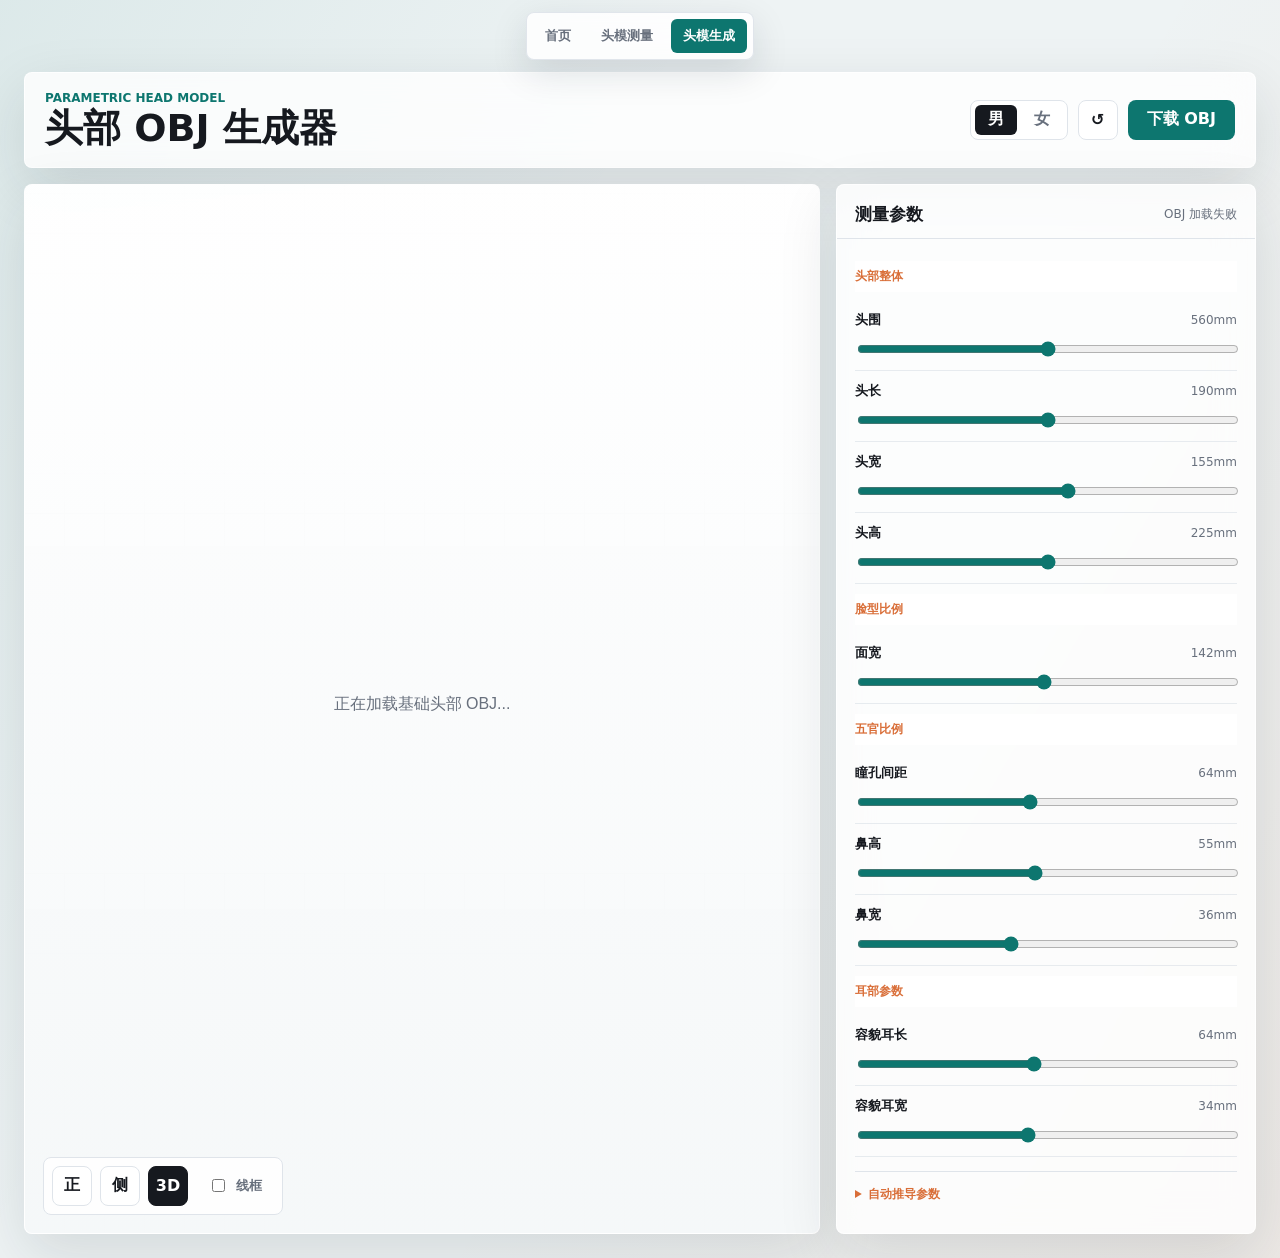
==== web/generate/index.html @ 1e615cd6 "Add head model site modules" ====
<!doctype html>
<html lang="zh-CN">
  <head>
    <meta charset="utf-8" />
    <meta name="viewport" content="width=device-width, initial-scale=1" />
    <title>通过生成</title>
    <link rel="stylesheet" href="./src/styles.css" />
  </head>
  <body>
    <nav class="site-switcher" aria-label="功能板块">
      <a href="../index.html">首页</a>
      <a href="../measure/index.html">头模测量</a>
      <a class="active" href="./index.html">头模生成</a>
    </nav>
    <main class="app-shell">
      <section class="workspace" aria-label="头部模型生成器">
        <header class="topbar">
          <div>
            <p class="eyebrow">Parametric Head Model</p>
            <h1>头部 OBJ 生成器</h1>
          </div>
          <div class="actions">
            <div class="gender-switch" role="group" aria-label="选择性别头模">
              <button class="gender-button active" type="button" data-gender="male">男</button>
              <button class="gender-button" type="button" data-gender="female">女</button>
            </div>
            <button id="resetButton" class="ghost-button" type="button" title="重置参数">↺</button>
            <button id="downloadButton" class="primary-button" type="button">下载 OBJ</button>
          </div>
        </header>

        <section class="viewer-panel">
          <canvas id="viewer" width="960" height="720" aria-label="参数化头部三维预览"></canvas>
          <div class="viewer-tools">
            <button class="tool-button" type="button" data-view="front" title="正面">正</button>
            <button class="tool-button" type="button" data-view="side" title="侧面">侧</button>
            <button class="tool-button active" type="button" data-view="three" title="三维">3D</button>
            <label class="toggle">
              <input id="wireToggle" type="checkbox" />
              <span>线框</span>
            </label>
          </div>
        </section>

        <aside class="control-panel" aria-label="头部参数控制">
          <div class="panel-head">
            <h2>测量参数</h2>
            <span id="meshStats">0 vertices</span>
          </div>
          <div id="controls" class="controls"></div>
        </aside>
      </section>

    </main>

    <script src="./src/app.js"></script>
  </body>
</html>
---- web/generate/src/styles.css ----
:root {
  color-scheme: light;
  font-family:
    Inter, "Segoe UI", "PingFang SC", "Microsoft YaHei", system-ui, sans-serif;
  --ink: #16191f;
  --muted: #68707d;
  --line: #dfe4ea;
  --panel: #ffffff;
  --soft: #f4f7f8;
  --accent: #0d766f;
  --accent-strong: #085f59;
  --warm: #d96e38;
  --shadow: 0 20px 60px rgba(17, 31, 44, 0.12);
}

* {
  box-sizing: border-box;
}

body {
  margin: 0;
  min-height: 100vh;
  overflow: auto;
  background:
    linear-gradient(120deg, rgba(13, 118, 111, 0.08), transparent 36%),
    linear-gradient(300deg, rgba(217, 110, 56, 0.08), transparent 42%),
    #eef3f4;
  color: var(--ink);
}

.site-switcher {
  position: fixed;
  top: 12px;
  left: 50%;
  z-index: 50;
  display: flex;
  gap: 6px;
  padding: 6px;
  transform: translateX(-50%);
  background: rgba(255, 255, 255, 0.86);
  border: 1px solid rgba(223, 228, 234, 0.95);
  border-radius: 8px;
  box-shadow: 0 12px 36px rgba(17, 31, 44, 0.13);
  backdrop-filter: blur(16px);
}

.site-switcher a {
  padding: 8px 12px;
  color: var(--muted);
  border-radius: 6px;
  font-size: 13px;
  font-weight: 760;
  text-decoration: none;
  white-space: nowrap;
}

.site-switcher a.active {
  color: #fff;
  background: var(--accent);
}

button,
input {
  font: inherit;
}

.app-shell {
  min-height: 100vh;
  padding: 72px 24px 24px;
}

.workspace {
  display: grid;
  grid-template-columns: minmax(420px, 1fr) minmax(340px, 420px);
  grid-template-rows: auto minmax(0, 1fr);
  gap: 16px;
  max-width: 1440px;
  min-height: calc(100vh - 48px);
  margin: 0 auto;
}

.topbar {
  grid-column: 1 / -1;
  display: flex;
  align-items: center;
  justify-content: space-between;
  gap: 18px;
  padding: 18px 20px;
  background: rgba(255, 255, 255, 0.8);
  border: 1px solid rgba(255, 255, 255, 0.78);
  border-radius: 8px;
  box-shadow: var(--shadow);
  backdrop-filter: blur(18px);
}

.eyebrow {
  margin: 0 0 4px;
  color: var(--accent);
  font-size: 12px;
  font-weight: 760;
  letter-spacing: 0;
  text-transform: uppercase;
}

h1,
h2 {
  margin: 0;
  letter-spacing: 0;
}

h1 {
  font-size: clamp(24px, 3vw, 38px);
  line-height: 1.05;
}

h2 {
  font-size: 17px;
}

.actions {
  display: flex;
  align-items: center;
  gap: 10px;
}

.gender-switch {
  display: flex;
  align-items: center;
  gap: 4px;
  height: 40px;
  padding: 4px;
  background: #ffffff;
  border: 1px solid var(--line);
  border-radius: 8px;
}

.gender-button {
  min-width: 42px;
  height: 30px;
  padding: 0 12px;
  border: 0;
  border-radius: 6px;
  background: transparent;
  color: var(--muted);
  cursor: pointer;
  font-weight: 760;
}

.gender-button.active {
  background: var(--ink);
  color: white;
}

.primary-button,
.ghost-button,
.tool-button {
  height: 40px;
  border: 1px solid transparent;
  border-radius: 8px;
  cursor: pointer;
  transition:
    transform 160ms ease,
    background 160ms ease,
    border-color 160ms ease;
}

.primary-button {
  padding: 0 18px;
  background: var(--accent);
  color: white;
  font-weight: 760;
}

.ghost-button,
.tool-button {
  width: 40px;
  background: #ffffff;
  color: var(--ink);
  border-color: var(--line);
  font-weight: 760;
}

.primary-button:hover,
.ghost-button:hover,
.tool-button:hover {
  transform: translateY(-1px);
}

.primary-button:hover {
  background: var(--accent-strong);
}

.tool-button.active {
  background: var(--ink);
  color: white;
  border-color: var(--ink);
}

.viewer-panel,
.control-panel {
  min-height: 0;
  background: rgba(255, 255, 255, 0.82);
  border: 1px solid rgba(255, 255, 255, 0.78);
  border-radius: 8px;
  box-shadow: var(--shadow);
  backdrop-filter: blur(18px);
}

.viewer-panel {
  position: relative;
  overflow: hidden;
}

#viewer {
  display: block;
  width: 100%;
  height: 100%;
  min-height: 0;
  background:
    linear-gradient(180deg, rgba(255, 255, 255, 0.86), rgba(244, 247, 248, 0.92)),
    repeating-linear-gradient(0deg, transparent 0 39px, rgba(22, 25, 31, 0.035) 40px),
    repeating-linear-gradient(90deg, transparent 0 39px, rgba(22, 25, 31, 0.035) 40px);
}

.viewer-tools {
  position: absolute;
  left: 18px;
  bottom: 18px;
  display: flex;
  align-items: center;
  gap: 8px;
  padding: 8px;
  background: rgba(255, 255, 255, 0.86);
  border: 1px solid var(--line);
  border-radius: 8px;
}

.toggle {
  display: flex;
  align-items: center;
  gap: 8px;
  height: 40px;
  padding: 0 12px;
  color: var(--muted);
  font-size: 13px;
  font-weight: 680;
}

.toggle input {
  accent-color: var(--accent);
}

.control-panel {
  display: flex;
  flex-direction: column;
  overflow: hidden;
}

.panel-head {
  display: flex;
  align-items: center;
  justify-content: space-between;
  gap: 12px;
  padding: 18px 18px 12px;
  border-bottom: 1px solid var(--line);
}

#meshStats {
  color: var(--muted);
  font-size: 12px;
  white-space: nowrap;
}

.controls {
  overflow: auto;
  padding: 12px 18px 20px;
}

.group-title {
  position: sticky;
  top: 0;
  z-index: 1;
  margin: 10px 0 8px;
  padding: 7px 0;
  background: rgba(255, 255, 255, 0.94);
  color: var(--warm);
  font-size: 12px;
  font-weight: 780;
}

.control-row {
  display: grid;
  grid-template-columns: minmax(130px, 1fr) 62px;
  gap: 10px;
  align-items: center;
  padding: 11px 0;
  border-bottom: 1px solid rgba(223, 228, 234, 0.75);
}

.control-label {
  min-width: 0;
  font-size: 13px;
  font-weight: 680;
}

.control-value {
  justify-self: end;
  color: var(--muted);
  font-size: 12px;
  font-variant-numeric: tabular-nums;
}

.control-row input[type="range"] {
  grid-column: 1 / -1;
  width: 100%;
  accent-color: var(--accent);
}

.derived-panel {
  margin-top: 14px;
  border-top: 1px solid var(--line);
}

.derived-panel summary {
  cursor: pointer;
  padding: 14px 0 10px;
  color: var(--warm);
  font-size: 12px;
  font-weight: 780;
}

.derived-list {
  padding-bottom: 8px;
}

.derived-row {
  display: grid;
  grid-template-columns: minmax(130px, 1fr) 72px;
  gap: 10px;
  align-items: center;
  padding: 9px 0;
  border-bottom: 1px solid rgba(223, 228, 234, 0.55);
}

@media (max-width: 920px) {
  .app-shell {
    height: auto;
    min-height: 100vh;
    padding: 12px;
  }

  .workspace {
    grid-template-columns: 1fr;
    height: auto;
    min-height: auto;
  }

  .topbar {
    align-items: flex-start;
    flex-direction: column;
  }

  .actions {
    width: 100%;
    flex-wrap: wrap;
  }

  .primary-button {
    flex: 1;
  }

  #viewer {
    min-height: 420px;
    height: 52vh;
  }

  .control-panel {
    max-height: 720px;
  }

}
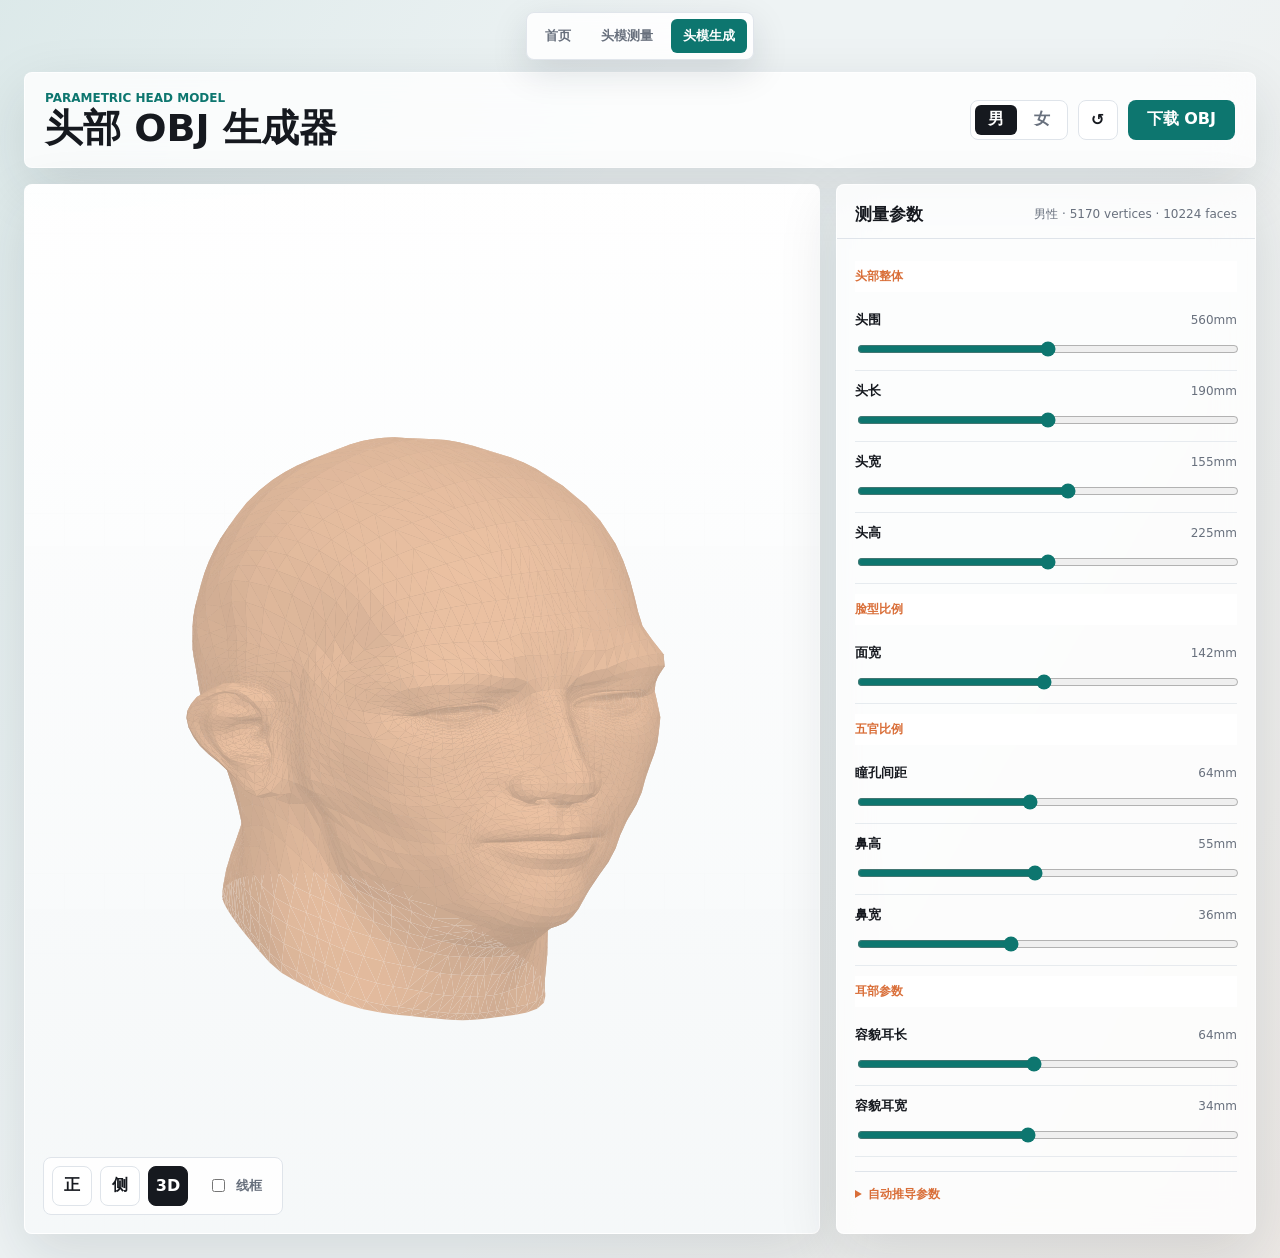
==== commit 076c1c57: "Fix Vercel module routes" ====
--- a/web/generate/index.html
+++ b/web/generate/index.html
@@ -8,8 +8,8 @@
   </head>
   <body>
     <nav class="site-switcher" aria-label="功能板块">
-      <a href="../index.html">首页</a>
-      <a href="../measure/index.html">头模测量</a>
+      <a href="/">首页</a>
+      <a href="/measure">头模测量</a>
       <a class="active" href="./index.html">头模生成</a>
     </nav>
     <main class="app-shell">
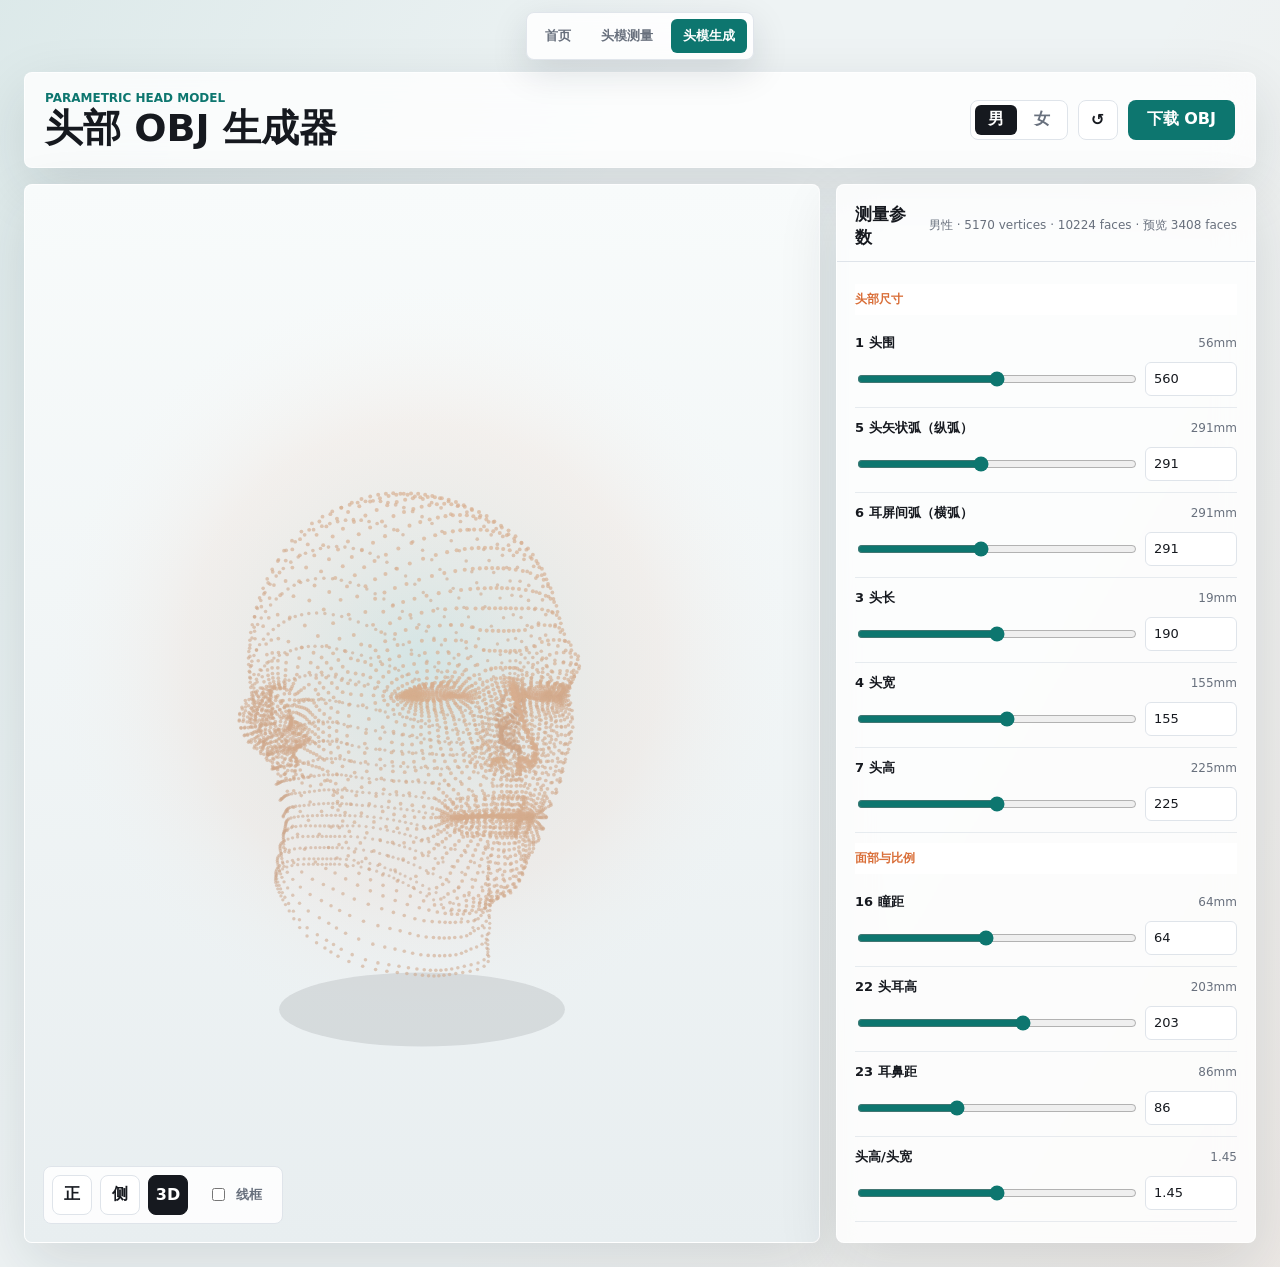
==== commit 13afa87a: "Restructure web modules and shared UI" ====
--- a/web/generate/index.html
+++ b/web/generate/index.html
@@ -2,57 +2,11 @@
 <html lang="zh-CN">
   <head>
     <meta charset="utf-8" />
-    <meta name="viewport" content="width=device-width, initial-scale=1" />
-    <title>通过生成</title>
-    <link rel="stylesheet" href="./src/styles.css" />
+    <meta http-equiv="refresh" content="0; url=/web/modules/generate/index.html" />
+    <title>跳转到头模生成</title>
+    <script>window.location.replace("/web/modules/generate/index.html");</script>
   </head>
   <body>
-    <nav class="site-switcher" aria-label="功能板块">
-      <a href="/">首页</a>
-      <a href="/measure">头模测量</a>
-      <a class="active" href="./index.html">头模生成</a>
-    </nav>
-    <main class="app-shell">
-      <section class="workspace" aria-label="头部模型生成器">
-        <header class="topbar">
-          <div>
-            <p class="eyebrow">Parametric Head Model</p>
-            <h1>头部 OBJ 生成器</h1>
-          </div>
-          <div class="actions">
-            <div class="gender-switch" role="group" aria-label="选择性别头模">
-              <button class="gender-button active" type="button" data-gender="male">男</button>
-              <button class="gender-button" type="button" data-gender="female">女</button>
-            </div>
-            <button id="resetButton" class="ghost-button" type="button" title="重置参数">↺</button>
-            <button id="downloadButton" class="primary-button" type="button">下载 OBJ</button>
-          </div>
-        </header>
-
-        <section class="viewer-panel">
-          <canvas id="viewer" width="960" height="720" aria-label="参数化头部三维预览"></canvas>
-          <div class="viewer-tools">
-            <button class="tool-button" type="button" data-view="front" title="正面">正</button>
-            <button class="tool-button" type="button" data-view="side" title="侧面">侧</button>
-            <button class="tool-button active" type="button" data-view="three" title="三维">3D</button>
-            <label class="toggle">
-              <input id="wireToggle" type="checkbox" />
-              <span>线框</span>
-            </label>
-          </div>
-        </section>
-
-        <aside class="control-panel" aria-label="头部参数控制">
-          <div class="panel-head">
-            <h2>测量参数</h2>
-            <span id="meshStats">0 vertices</span>
-          </div>
-          <div id="controls" class="controls"></div>
-        </aside>
-      </section>
-
-    </main>
-
-    <script src="./src/app.js"></script>
+    <a href="/web/modules/generate/index.html">进入头模生成</a>
   </body>
 </html>
